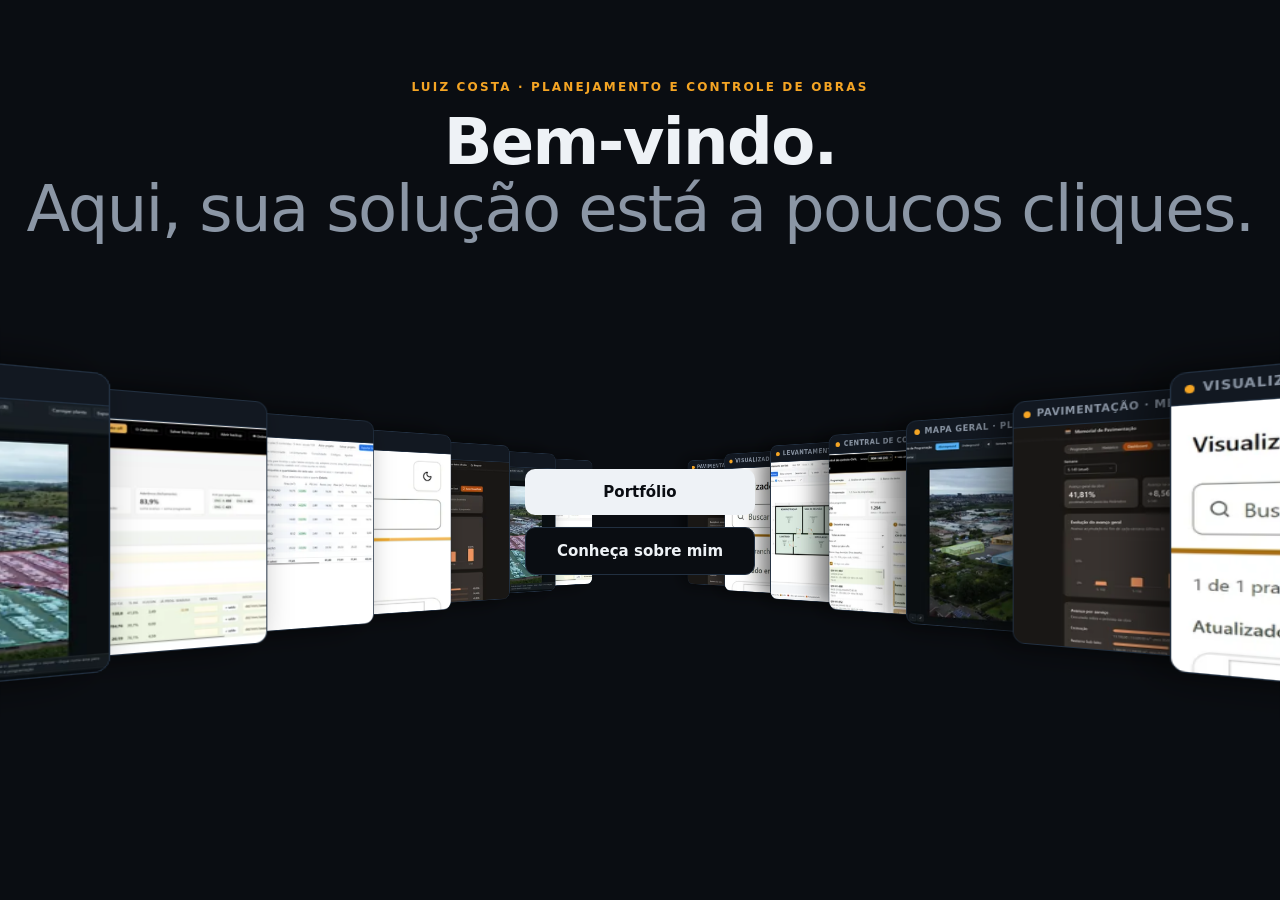
==== index.html @ d6983f3d "feat: site do portfólio" ====
<!DOCTYPE html>
<html lang="pt-BR">
<head>
<meta charset="utf-8">
<meta http-equiv="Content-Security-Policy" content="default-src 'self'; script-src 'self'; style-src 'self'; img-src 'self' data:; object-src 'none'; base-uri 'none'; form-action 'none'">
<meta name="viewport" content="width=device-width, initial-scale=1">
<title>Luiz Costa · Planejamento e Controle de Obras</title>
<meta name="description" content="Luiz Costa, planejamento e controle de obras: sistemas próprios que levam a solução a poucos cliques.">
<meta property="og:title" content="Luiz Costa · Planejamento e Controle de Obras">
<meta property="og:description" content="Aqui, sua solução está a poucos cliques.">
<meta property="og:type" content="website">
<meta property="og:image" content="img/og.jpg">
<meta property="og:image:width" content="1200">
<meta property="og:image:height" content="630">
<link rel="icon" href="favicon.svg" type="image/svg+xml">
<link rel="stylesheet" href="css/base.css">
<link rel="stylesheet" href="css/abertura.css">
</head>
<body>
<div class="scene" aria-hidden="true"><div class="rail l" id="L"></div><div class="rail r" id="R"></div></div>
<nav class="cta" aria-label="Principal"><a class="a" href="portfolio.html">Portfólio</a><a class="b" href="sobre.html">Conheça sobre mim</a></nav>
<main class="hero">
  <div>
    <div class="k">Luiz Costa · Planejamento e Controle de Obras</div>
    <h1>Bem-vindo.<br><span>Aqui, sua solução está a poucos cliques.</span></h1>
  </div>
</main>
<script type="module" src="js/abertura.js"></script>
</body>
</html>
---- css/base.css ----
:root{--bg:#0a0d12;--fg:#eef2f6;--mut:#8b96a5;--card:#121821;--line:#223041;--acc:#f5a524}
*{box-sizing:border-box;margin:0}
body{background:var(--bg);color:var(--fg);font-family:"Segoe UI",system-ui,sans-serif}
a{color:inherit}
.k{font:600 12px/1 system-ui;letter-spacing:.18em;color:var(--acc);text-transform:uppercase}
a:focus-visible,button:focus-visible{outline:2px solid var(--acc);outline-offset:3px}
.top{display:flex;align-items:center;justify-content:space-between;gap:16px;padding:16px 20px;border-bottom:1px solid var(--line)}
.top a{text-decoration:none;color:var(--mut);font-size:14px}
.top a:hover{color:var(--fg)}
@media (prefers-reduced-motion:reduce){*,*::before,*::after{animation:none!important;transition:none!important;scroll-behavior:auto!important}}
---- css/abertura.css ----
body{overflow:hidden;height:100vh}
.scene{position:fixed;inset:0;perspective:900px;perspective-origin:50% 58%;overflow:hidden}
.rail{position:absolute;left:50%;top:58%;transform-style:preserve-3d}
.rail.l{transform:translate(-50%,-50%) translateX(calc(-1*var(--x0))) rotateY(72deg)}
.rail.r{transform:translate(-50%,-50%) translateX(var(--x0)) rotateY(-72deg)}
.p{position:absolute;width:380px;height:253px;margin:-126px 0 0 -190px;border-radius:12px;overflow:hidden;
   background:var(--card);border:1px solid var(--line);box-shadow:-18px 0 40px rgba(0,0,0,.55);opacity:0}
.l .p{animation:goL 1.5s cubic-bezier(.16,.84,.3,1) forwards}
.r .p{animation:goR 1.5s cubic-bezier(.16,.84,.3,1) forwards}
@keyframes goL{0%{transform:translateX(var(--far)) rotateY(-32deg);opacity:0}30%{opacity:1}100%{transform:translateX(var(--to)) rotateY(-32deg);opacity:1}}
@keyframes goR{0%{transform:translateX(calc(-1*var(--far))) rotateY(32deg);opacity:0}30%{opacity:1}100%{transform:translateX(calc(-1*var(--to))) rotateY(32deg);opacity:1}}
.p header{display:flex;gap:6px;align-items:center;padding:8px 10px;border-bottom:1px solid var(--line);font:600 10px/1 system-ui;color:var(--mut);letter-spacing:.06em}
.p header i{width:7px;height:7px;border-radius:50%;background:var(--acc)}
.p img{display:block;width:100%;height:calc(100% - 27px);object-fit:cover;object-position:top}
.hero{position:relative;z-index:2;height:100vh;text-align:center;padding:9vh 20px 0;pointer-events:none}
.hero>div{pointer-events:auto;opacity:0;transform:translateY(14px);animation:in .9s 2.3s cubic-bezier(.2,.7,.2,1) forwards}
@keyframes in{to{opacity:1;transform:none}}
h1{font-size:clamp(34px,5vw,64px);line-height:1.05;letter-spacing:-.025em;margin:16px 0 0;font-weight:700}
h1 span{color:var(--mut);font-weight:500}
.cta{position:fixed;left:50%;top:58%;transform:translate(-50%,-50%);z-index:3;display:flex;flex-direction:column;gap:12px;width:230px}
.cta a{padding:14px 22px;border-radius:10px;font-weight:600;font-size:15px;text-decoration:none;text-align:center;opacity:0}
.cta .a{position:relative;z-index:2;background:var(--fg);color:var(--bg);animation:pop .6s 2.3s cubic-bezier(.2,.7,.2,1) forwards}
.cta .b{position:relative;z-index:1;background:var(--bg);border:1px solid var(--line);color:var(--fg);animation:drop .7s 2.8s cubic-bezier(.2,.7,.2,1) forwards}
@keyframes pop{from{opacity:0;transform:scale(.92)}to{opacity:1;transform:none}}
@keyframes drop{from{opacity:0;transform:translateY(-100%)}to{opacity:1;transform:none}}
@media (prefers-reduced-motion:reduce){
  .cta a,.hero>div{opacity:1;transform:none}
  .l .p{opacity:1;transform:translateX(var(--to)) rotateY(-32deg)}
  .r .p{opacity:1;transform:translateX(calc(-1*var(--to))) rotateY(32deg)}
}
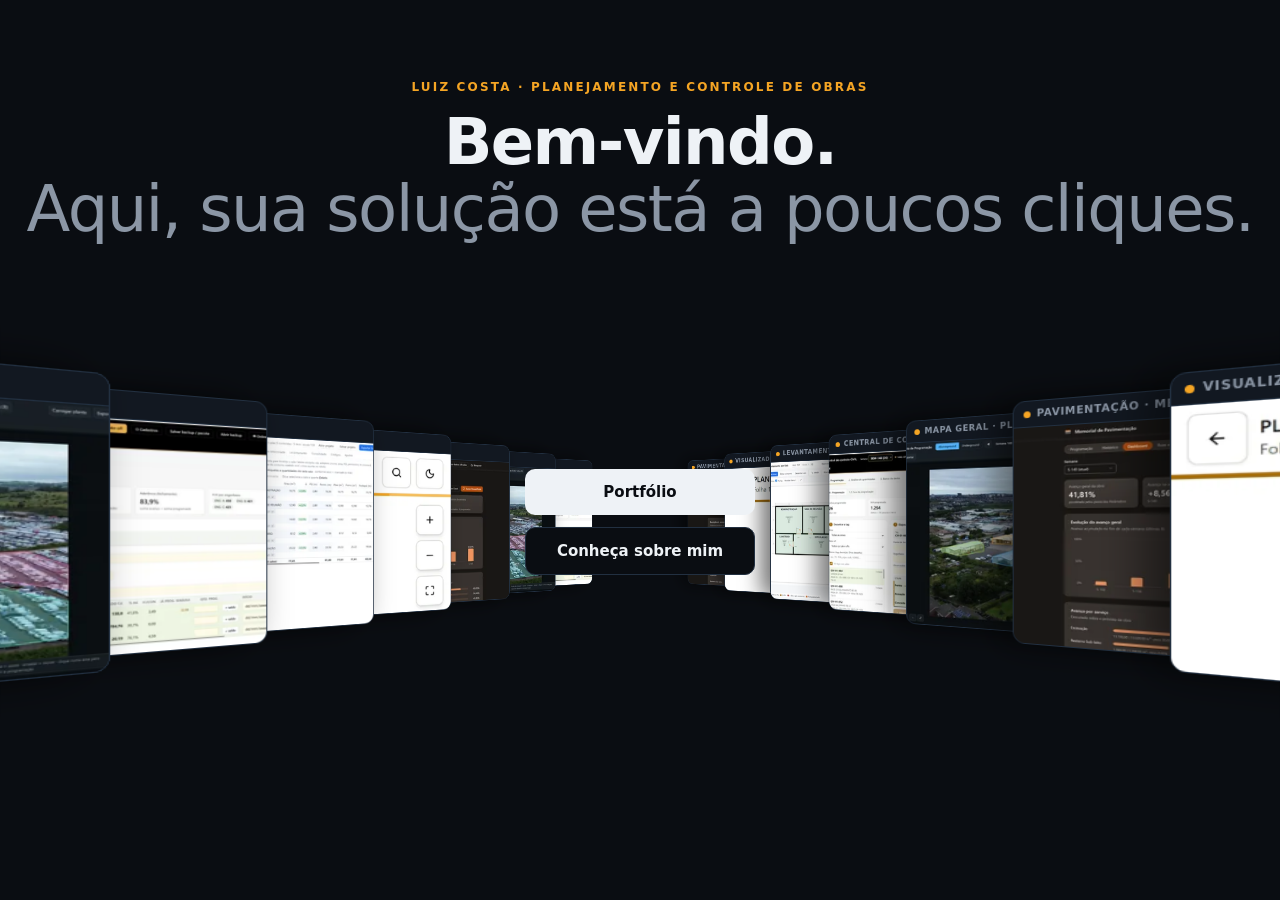
==== commit d2596564: "fix: auditorias de segurança, design e Lighthouse - og:image absoluto, og:url, og:locale e canonical" ====
--- a/index.html
+++ b/index.html
@@ -4,12 +4,16 @@
 <meta charset="utf-8">
 <meta http-equiv="Content-Security-Policy" content="default-src 'self'; script-src 'self'; style-src 'self'; img-src 'self' data:; object-src 'none'; base-uri 'none'; form-action 'none'">
 <meta name="viewport" content="width=device-width, initial-scale=1">
+<meta name="theme-color" content="#0a0d12">
 <title>Luiz Costa · Planejamento e Controle de Obras</title>
 <meta name="description" content="Luiz Costa, planejamento e controle de obras: sistemas próprios que levam a solução a poucos cliques.">
 <meta property="og:title" content="Luiz Costa · Planejamento e Controle de Obras">
 <meta property="og:description" content="Aqui, sua solução está a poucos cliques.">
 <meta property="og:type" content="website">
-<meta property="og:image" content="img/og.jpg">
+<meta property="og:url" content="https://luizcostaparker-creator.github.io/portfolio/">
+<meta property="og:locale" content="pt_BR">
+<link rel="canonical" href="https://luizcostaparker-creator.github.io/portfolio/">
+<meta property="og:image" content="https://luizcostaparker-creator.github.io/portfolio/img/og.jpg">
 <meta property="og:image:width" content="1200">
 <meta property="og:image:height" content="630">
 <link rel="icon" href="favicon.svg" type="image/svg+xml">
--- a/css/base.css
+++ b/css/base.css
@@ -1,4 +1,4 @@
-:root{--bg:#0a0d12;--fg:#eef2f6;--mut:#8b96a5;--card:#121821;--line:#223041;--acc:#f5a524}
+:root{color-scheme:dark;--bg:#0a0d12;--fg:#eef2f6;--mut:#8b96a5;--card:#121821;--line:#223041;--acc:#f5a524}
 *{box-sizing:border-box;margin:0}
 body{background:var(--bg);color:var(--fg);font-family:"Segoe UI",system-ui,sans-serif}
 a{color:inherit}
--- a/css/abertura.css
+++ b/css/abertura.css
@@ -13,7 +13,8 @@
 .p header i{width:7px;height:7px;border-radius:50%;background:var(--acc)}
 .p img{display:block;width:100%;height:calc(100% - 27px);object-fit:cover;object-position:top}
 .hero{position:relative;z-index:2;height:100vh;text-align:center;padding:9vh 20px 0;pointer-events:none}
-.hero>div{pointer-events:auto;opacity:0;transform:translateY(14px);animation:in .9s 2.3s cubic-bezier(.2,.7,.2,1) forwards}
+/* .01 e não 0: com o texto todo em opacidade 0 o Chrome nunca registra o FCP */
+.hero>div{pointer-events:auto;opacity:.01;transform:translateY(14px);animation:in .9s 2.3s cubic-bezier(.2,.7,.2,1) forwards}
 @keyframes in{to{opacity:1;transform:none}}
 h1{font-size:clamp(34px,5vw,64px);line-height:1.05;letter-spacing:-.025em;margin:16px 0 0;font-weight:700}
 h1 span{color:var(--mut);font-weight:500}
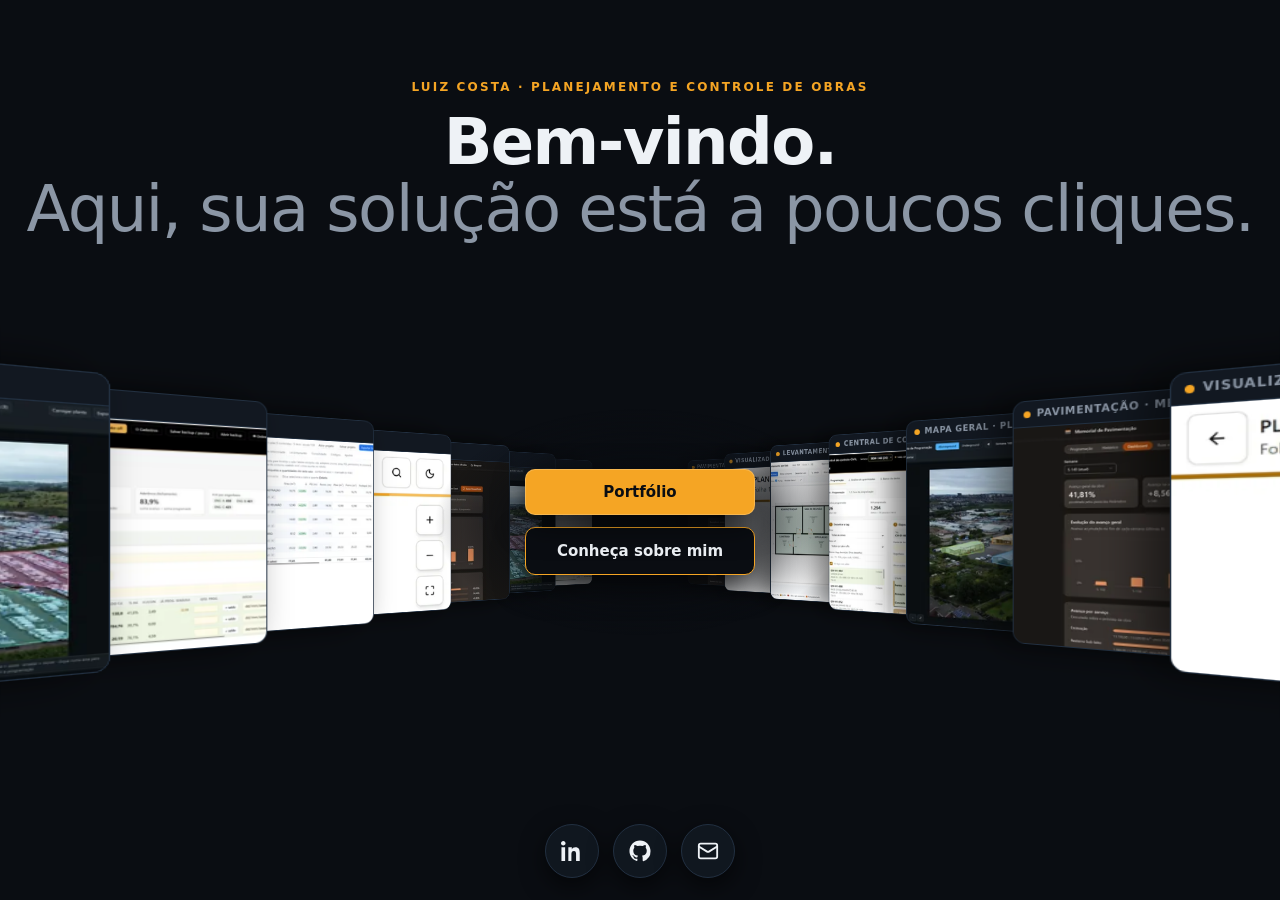
==== commit 90cf7cba: "feat: melhorias nas páginas e correção do pulo do carrossel - Inicial: botões em âmbar com sombra pa" ====
--- a/index.html
+++ b/index.html
@@ -29,6 +29,11 @@
     <h1>Bem-vindo.<br><span>Aqui, sua solução está a poucos cliques.</span></h1>
   </div>
 </main>
+    <nav class="soc rodape" aria-label="Contato">
+      <a class="in" href="https://www.linkedin.com/in/luiz-miguel-costa-santos-3752192b0" target="_blank" rel="noopener noreferrer" aria-label="LinkedIn"><svg viewBox="0 0 24 24" aria-hidden="true"><path d="M4.98 3.5C4.98 4.88 3.87 6 2.5 6S0 4.88 0 3.5 1.12 1 2.5 1s2.48 1.12 2.48 2.5zM.5 8h4v15h-4V8zm7.5 0h3.8v2.05h.05c.53-1 1.84-2.05 3.79-2.05 4.05 0 4.8 2.67 4.8 6.13V23h-4v-7.1c0-1.7-.03-3.88-2.36-3.88-2.37 0-2.73 1.85-2.73 3.76V23H8V8z"/></svg><span>LinkedIn</span></a>
+      <a class="gh" href="https://github.com/luizcostaparker-creator" target="_blank" rel="noopener noreferrer" aria-label="GitHub"><svg viewBox="0 0 24 24" aria-hidden="true"><path d="M12 .5C5.65.5.5 5.65.5 12c0 5.08 3.29 9.39 7.86 10.91.58.11.79-.25.79-.56v-2c-3.2.7-3.87-1.37-3.87-1.37-.52-1.33-1.28-1.69-1.28-1.69-1.04-.71.08-.7.08-.7 1.15.08 1.76 1.18 1.76 1.18 1.03 1.76 2.69 1.25 3.35.96.1-.75.4-1.25.73-1.54-2.55-.29-5.24-1.28-5.24-5.69 0-1.26.45-2.29 1.18-3.1-.12-.29-.51-1.46.11-3.05 0 0 .97-.31 3.17 1.18a11 11 0 0 1 5.77 0c2.2-1.49 3.17-1.18 3.17-1.18.63 1.59.23 2.76.11 3.05.74.81 1.18 1.84 1.18 3.1 0 4.42-2.69 5.39-5.25 5.68.41.36.78 1.06.78 2.14v3.17c0 .31.21.68.8.56A11.5 11.5 0 0 0 23.5 12C23.5 5.65 18.35.5 12 .5z"/></svg><span>GitHub</span></a>
+      <a class="em" href="mailto:luizmiguelcs04@gmail.com" aria-label="E-mail"><svg viewBox="0 0 24 24" aria-hidden="true" stroke="currentColor" stroke-width="2" stroke-linecap="round" stroke-linejoin="round"><rect x="2" y="4" width="20" height="16" rx="2"/><path d="m22 7-8.97 5.7a1.94 1.94 0 0 1-2.06 0L2 7"/></svg><span>E-mail</span></a>
+    </nav>
 <script type="module" src="js/abertura.js"></script>
 </body>
 </html>
--- a/css/base.css
+++ b/css/base.css
@@ -7,4 +7,22 @@
 .top{display:flex;align-items:center;justify-content:space-between;gap:16px;padding:16px 20px;border-bottom:1px solid var(--line)}
 .top a{text-decoration:none;color:var(--mut);font-size:14px}
 .top a:hover{color:var(--fg)}
+/* título da barra maior sem mudar a altura da barra (margem negativa) */
+.top .k{font-size:20px;letter-spacing:.2em;margin-block:-6px}
+.top a.ir{color:var(--fg);font-weight:600;font-size:15px;padding:9px 16px;border:1.5px solid var(--acc);border-radius:999px;margin-block:-10px;background:rgba(245,165,36,.08)}
+.top a.ir:hover{background:var(--acc);color:var(--bg)}
+/* contato (compartilhado pelas páginas) */
+.contact{border:1px solid var(--line);border-radius:18px;padding:34px;background:linear-gradient(160deg,#151c27,#0f141c);display:flex;justify-content:space-between;align-items:center;gap:20px;flex-wrap:wrap}
+.contact h2{margin:0}
+.contact p{color:var(--mut);margin-top:6px}
+.soc{display:flex;gap:14px}
+.soc a{position:relative;width:54px;height:54px;border-radius:50%;display:grid;place-items:center;color:var(--fg);border:1px solid var(--line);background:var(--card);transition:transform .25s cubic-bezier(.22,1,.36,1),background .25s,border-color .25s,color .25s}
+.soc a svg{width:22px;height:22px;fill:currentColor}
+.soc a.em svg{fill:none}
+.soc a:hover,.soc a:focus-visible{color:#fff;transform:translateY(-4px)}
+.soc .in:hover,.soc .in:focus-visible{background:#0a66c2;border-color:#0a66c2}
+.soc .gh:hover,.soc .gh:focus-visible{background:#6e7681;border-color:#6e7681}
+.soc .em:hover,.soc .em:focus-visible{background:var(--acc);border-color:var(--acc);color:var(--bg)}
+.soc a span{position:absolute;top:calc(100% + 8px);font-size:12px;color:var(--mut);opacity:0;transform:translateY(-4px);transition:opacity .2s,transform .2s;pointer-events:none}
+.soc a:hover span,.soc a:focus-visible span{opacity:1;transform:none}
 @media (prefers-reduced-motion:reduce){*,*::before,*::after{animation:none!important;transition:none!important;scroll-behavior:auto!important}}
--- a/css/abertura.css
+++ b/css/abertura.css
@@ -19,13 +19,22 @@
 h1{font-size:clamp(34px,5vw,64px);line-height:1.05;letter-spacing:-.025em;margin:16px 0 0;font-weight:700}
 h1 span{color:var(--mut);font-weight:500}
 .cta{position:fixed;left:50%;top:58%;transform:translate(-50%,-50%);z-index:3;display:flex;flex-direction:column;gap:12px;width:230px}
+/* sombra escura atrás dos botões: separa dos painéis (no celular eles cobrem quase a tela) */
+.cta::before{content:"";position:absolute;inset:-60px -90px;z-index:-1;background:radial-gradient(closest-side,rgba(10,13,18,.92),rgba(10,13,18,.6) 60%,transparent);pointer-events:none;opacity:0;animation:fade .6s 2.2s ease-out forwards}
 .cta a{padding:14px 22px;border-radius:10px;font-weight:600;font-size:15px;text-decoration:none;text-align:center;opacity:0}
-.cta .a{position:relative;z-index:2;background:var(--fg);color:var(--bg);animation:pop .6s 2.3s cubic-bezier(.2,.7,.2,1) forwards}
-.cta .b{position:relative;z-index:1;background:var(--bg);border:1px solid var(--line);color:var(--fg);animation:drop .7s 2.8s cubic-bezier(.2,.7,.2,1) forwards}
+.cta .a{position:relative;z-index:2;background:var(--acc);color:var(--bg);box-shadow:0 10px 30px rgba(0,0,0,.6),0 0 0 1px rgba(255,255,255,.2) inset;animation:pop .6s 2.3s cubic-bezier(.2,.7,.2,1) forwards}
+.cta .b{position:relative;z-index:1;background:var(--bg);border:1.5px solid var(--acc);color:var(--fg);box-shadow:0 10px 30px rgba(0,0,0,.6);animation:drop .7s 2.8s cubic-bezier(.2,.7,.2,1) forwards}
 @keyframes pop{from{opacity:0;transform:scale(.92)}to{opacity:1;transform:none}}
 @keyframes drop{from{opacity:0;transform:translateY(-100%)}to{opacity:1;transform:none}}
+/* contatos centralizados no rodapé */
+.soc.rodape{position:fixed;left:50%;bottom:max(22px,env(safe-area-inset-bottom));transform:translateX(-50%);z-index:3;opacity:0;animation:fade .6s 3.2s ease-out forwards}
+@keyframes fade{to{opacity:1}}
+.soc.rodape a{background:rgba(18,24,33,.92);box-shadow:0 8px 24px rgba(0,0,0,.6)}
+.soc.rodape a span{top:auto;bottom:calc(100% + 8px)}
+@media (max-height:520px){.soc.rodape{display:none}}
 @media (prefers-reduced-motion:reduce){
-  .cta a,.hero>div{opacity:1;transform:none}
+  .cta::before,.soc.rodape,.cta a,.hero>div{opacity:1;transform:none}
+  .soc.rodape{transform:translateX(-50%)}
   .l .p{opacity:1;transform:translateX(var(--to)) rotateY(-32deg)}
   .r .p{opacity:1;transform:translateX(calc(-1*var(--to))) rotateY(32deg)}
 }
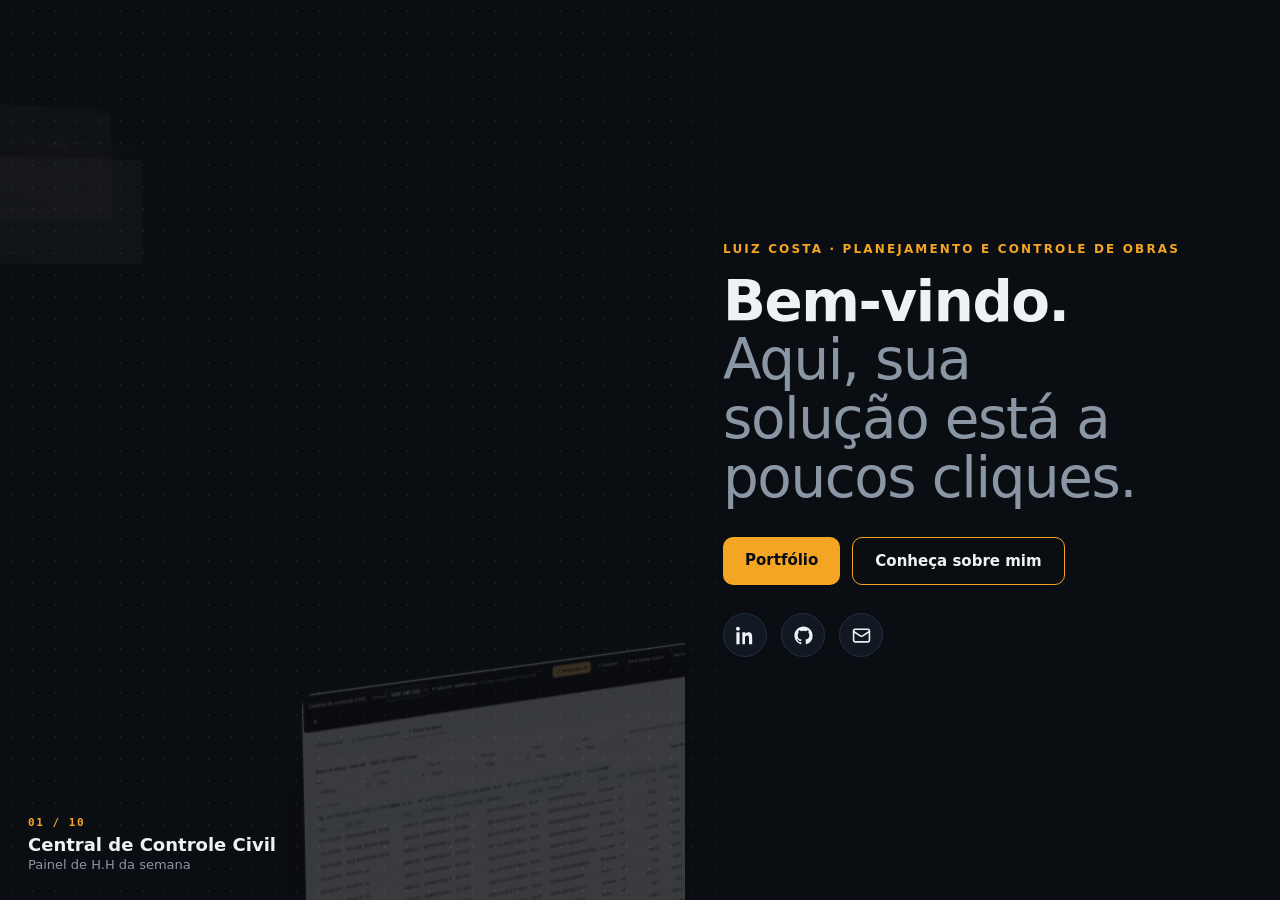
==== commit 155c9a8f: "feat: página inicial em escada - Escada de telas dos projetos à esquerda (rolar/arrastar/setas; pass" ====
--- a/index.html
+++ b/index.html
@@ -17,23 +17,25 @@
 <meta property="og:image:width" content="1200">
 <meta property="og:image:height" content="630">
 <link rel="icon" href="favicon.svg" type="image/svg+xml">
-<link rel="stylesheet" href="css/base.css">
-<link rel="stylesheet" href="css/abertura.css">
+<link rel="stylesheet" href="css/base.css?v=2">
+<link rel="stylesheet" href="css/abertura.css?v=2">
 </head>
 <body>
-<div class="scene" aria-hidden="true"><div class="rail l" id="L"></div><div class="rail r" id="R"></div></div>
-<nav class="cta" aria-label="Principal"><a class="a" href="portfolio.html">Portfólio</a><a class="b" href="sobre.html">Conheça sobre mim</a></nav>
-<main class="hero">
-  <div>
+<div class="layout">
+  <section class="stage" id="stage" aria-label="Telas dos projetos (role, arraste ou use as setas)">
+    <p class="legenda" id="leg" aria-live="polite"><small id="legP"></small><b id="legT"></b><span id="legS"></span></p>
+  </section>
+  <main class="lado">
     <div class="k">Luiz Costa · Planejamento e Controle de Obras</div>
-    <h1>Bem-vindo.<br><span>Aqui, sua solução está a poucos cliques.</span></h1>
-  </div>
-</main>
-    <nav class="soc rodape" aria-label="Contato">
+    <h1>Bem-vindo.<span>Aqui, sua solução está a poucos cliques.</span></h1>
+    <nav class="cta" aria-label="Principal"><a class="a" href="portfolio.html">Portfólio</a><a class="b" href="sobre.html">Conheça sobre mim</a></nav>
+    <nav class="soc" aria-label="Contato">
       <a class="in" href="https://www.linkedin.com/in/luiz-miguel-costa-santos-3752192b0" target="_blank" rel="noopener noreferrer" aria-label="LinkedIn"><svg viewBox="0 0 24 24" aria-hidden="true"><path d="M4.98 3.5C4.98 4.88 3.87 6 2.5 6S0 4.88 0 3.5 1.12 1 2.5 1s2.48 1.12 2.48 2.5zM.5 8h4v15h-4V8zm7.5 0h3.8v2.05h.05c.53-1 1.84-2.05 3.79-2.05 4.05 0 4.8 2.67 4.8 6.13V23h-4v-7.1c0-1.7-.03-3.88-2.36-3.88-2.37 0-2.73 1.85-2.73 3.76V23H8V8z"/></svg><span>LinkedIn</span></a>
       <a class="gh" href="https://github.com/luizcostaparker-creator" target="_blank" rel="noopener noreferrer" aria-label="GitHub"><svg viewBox="0 0 24 24" aria-hidden="true"><path d="M12 .5C5.65.5.5 5.65.5 12c0 5.08 3.29 9.39 7.86 10.91.58.11.79-.25.79-.56v-2c-3.2.7-3.87-1.37-3.87-1.37-.52-1.33-1.28-1.69-1.28-1.69-1.04-.71.08-.7.08-.7 1.15.08 1.76 1.18 1.76 1.18 1.03 1.76 2.69 1.25 3.35.96.1-.75.4-1.25.73-1.54-2.55-.29-5.24-1.28-5.24-5.69 0-1.26.45-2.29 1.18-3.1-.12-.29-.51-1.46.11-3.05 0 0 .97-.31 3.17 1.18a11 11 0 0 1 5.77 0c2.2-1.49 3.17-1.18 3.17-1.18.63 1.59.23 2.76.11 3.05.74.81 1.18 1.84 1.18 3.1 0 4.42-2.69 5.39-5.25 5.68.41.36.78 1.06.78 2.14v3.17c0 .31.21.68.8.56A11.5 11.5 0 0 0 23.5 12C23.5 5.65 18.35.5 12 .5z"/></svg><span>GitHub</span></a>
       <a class="em" href="mailto:luizmiguelcs04@gmail.com" aria-label="E-mail"><svg viewBox="0 0 24 24" aria-hidden="true" stroke="currentColor" stroke-width="2" stroke-linecap="round" stroke-linejoin="round"><rect x="2" y="4" width="20" height="16" rx="2"/><path d="m22 7-8.97 5.7a1.94 1.94 0 0 1-2.06 0L2 7"/></svg><span>E-mail</span></a>
     </nav>
-<script type="module" src="js/abertura.js"></script>
+  </main>
+</div>
+<script type="module" src="js/abertura.js?v=2"></script>
 </body>
 </html>
--- a/css/base.css
+++ b/css/base.css
@@ -12,12 +12,12 @@
 .top a.ir{color:var(--fg);font-weight:600;font-size:15px;padding:9px 16px;border:1.5px solid var(--acc);border-radius:999px;margin-block:-10px;background:rgba(245,165,36,.08)}
 .top a.ir:hover{background:var(--acc);color:var(--bg)}
 /* contato (compartilhado pelas páginas) */
-.contact{border:1px solid var(--line);border-radius:18px;padding:34px;background:linear-gradient(160deg,#151c27,#0f141c);display:flex;justify-content:space-between;align-items:center;gap:20px;flex-wrap:wrap}
-.contact h2{margin:0}
-.contact p{color:var(--mut);margin-top:6px}
+.contact{border:1px solid var(--line);border-radius:14px;padding:18px 22px;background:linear-gradient(160deg,#151c27,#0f141c);display:flex;justify-content:space-between;align-items:center;gap:20px;flex-wrap:wrap}
+.contact h2{margin:0;font-size:19px}
+.contact p{color:var(--mut);margin-top:4px;font-size:14px}
 .soc{display:flex;gap:14px}
-.soc a{position:relative;width:54px;height:54px;border-radius:50%;display:grid;place-items:center;color:var(--fg);border:1px solid var(--line);background:var(--card);transition:transform .25s cubic-bezier(.22,1,.36,1),background .25s,border-color .25s,color .25s}
-.soc a svg{width:22px;height:22px;fill:currentColor}
+.soc a{position:relative;width:44px;height:44px;border-radius:50%;display:grid;place-items:center;color:var(--fg);border:1px solid var(--line);background:var(--card);transition:transform .25s cubic-bezier(.22,1,.36,1),background .25s,border-color .25s,color .25s}
+.soc a svg{width:19px;height:19px;fill:currentColor}
 .soc a.em svg{fill:none}
 .soc a:hover,.soc a:focus-visible{color:#fff;transform:translateY(-4px)}
 .soc .in:hover,.soc .in:focus-visible{background:#0a66c2;border-color:#0a66c2}
--- a/css/abertura.css
+++ b/css/abertura.css
@@ -1,40 +1,48 @@
-body{overflow:hidden;height:100vh}
-.scene{position:fixed;inset:0;perspective:900px;perspective-origin:50% 58%;overflow:hidden}
-.rail{position:absolute;left:50%;top:58%;transform-style:preserve-3d}
-.rail.l{transform:translate(-50%,-50%) translateX(calc(-1*var(--x0))) rotateY(72deg)}
-.rail.r{transform:translate(-50%,-50%) translateX(var(--x0)) rotateY(-72deg)}
-.p{position:absolute;width:380px;height:253px;margin:-126px 0 0 -190px;border-radius:12px;overflow:hidden;
-   background:var(--card);border:1px solid var(--line);box-shadow:-18px 0 40px rgba(0,0,0,.55);opacity:0}
-.l .p{animation:goL 1.5s cubic-bezier(.16,.84,.3,1) forwards}
-.r .p{animation:goR 1.5s cubic-bezier(.16,.84,.3,1) forwards}
-@keyframes goL{0%{transform:translateX(var(--far)) rotateY(-32deg);opacity:0}30%{opacity:1}100%{transform:translateX(var(--to)) rotateY(-32deg);opacity:1}}
-@keyframes goR{0%{transform:translateX(calc(-1*var(--far))) rotateY(32deg);opacity:0}30%{opacity:1}100%{transform:translateX(calc(-1*var(--to))) rotateY(32deg);opacity:1}}
-.p header{display:flex;gap:6px;align-items:center;padding:8px 10px;border-bottom:1px solid var(--line);font:600 10px/1 system-ui;color:var(--mut);letter-spacing:.06em}
-.p header i{width:7px;height:7px;border-radius:50%;background:var(--acc)}
-.p img{display:block;width:100%;height:calc(100% - 27px);object-fit:cover;object-position:top}
-.hero{position:relative;z-index:2;height:100vh;text-align:center;padding:9vh 20px 0;pointer-events:none}
-/* .01 e não 0: com o texto todo em opacidade 0 o Chrome nunca registra o FCP */
-.hero>div{pointer-events:auto;opacity:.01;transform:translateY(14px);animation:in .9s 2.3s cubic-bezier(.2,.7,.2,1) forwards}
-@keyframes in{to{opacity:1;transform:none}}
-h1{font-size:clamp(34px,5vw,64px);line-height:1.05;letter-spacing:-.025em;margin:16px 0 0;font-weight:700}
-h1 span{color:var(--mut);font-weight:500}
-.cta{position:fixed;left:50%;top:58%;transform:translate(-50%,-50%);z-index:3;display:flex;flex-direction:column;gap:12px;width:230px}
-/* sombra escura atrás dos botões: separa dos painéis (no celular eles cobrem quase a tela) */
-.cta::before{content:"";position:absolute;inset:-60px -90px;z-index:-1;background:radial-gradient(closest-side,rgba(10,13,18,.92),rgba(10,13,18,.6) 60%,transparent);pointer-events:none;opacity:0;animation:fade .6s 2.2s ease-out forwards}
-.cta a{padding:14px 22px;border-radius:10px;font-weight:600;font-size:15px;text-decoration:none;text-align:center;opacity:0}
-.cta .a{position:relative;z-index:2;background:var(--acc);color:var(--bg);box-shadow:0 10px 30px rgba(0,0,0,.6),0 0 0 1px rgba(255,255,255,.2) inset;animation:pop .6s 2.3s cubic-bezier(.2,.7,.2,1) forwards}
-.cta .b{position:relative;z-index:1;background:var(--bg);border:1.5px solid var(--acc);color:var(--fg);box-shadow:0 10px 30px rgba(0,0,0,.6);animation:drop .7s 2.8s cubic-bezier(.2,.7,.2,1) forwards}
-@keyframes pop{from{opacity:0;transform:scale(.92)}to{opacity:1;transform:none}}
-@keyframes drop{from{opacity:0;transform:translateY(-100%)}to{opacity:1;transform:none}}
-/* contatos centralizados no rodapé */
-.soc.rodape{position:fixed;left:50%;bottom:max(22px,env(safe-area-inset-bottom));transform:translateX(-50%);z-index:3;opacity:0;animation:fade .6s 3.2s ease-out forwards}
-@keyframes fade{to{opacity:1}}
-.soc.rodape a{background:rgba(18,24,33,.92);box-shadow:0 8px 24px rgba(0,0,0,.6)}
-.soc.rodape a span{top:auto;bottom:calc(100% + 8px)}
-@media (max-height:520px){.soc.rodape{display:none}}
-@media (prefers-reduced-motion:reduce){
-  .cta::before,.soc.rodape,.cta a,.hero>div{opacity:1;transform:none}
-  .soc.rodape{transform:translateX(-50%)}
-  .l .p{opacity:1;transform:translateX(var(--to)) rotateY(-32deg)}
-  .r .p{opacity:1;transform:translateX(calc(-1*var(--to))) rotateY(32deg)}
+body{height:100vh;overflow:hidden;background-image:radial-gradient(#141b26 1px,transparent 1px);background-size:22px 22px}
+.layout{display:grid;grid-template-columns:1.15fr 1fr;height:100vh}
+
+/* esquerda: escada de telas dos projetos */
+.stage{position:relative;perspective:1400px;perspective-origin:40% 30%;overflow:hidden;cursor:grab;touch-action:pan-y}
+.stage.drag{cursor:grabbing}
+.card{--w:min(34vw,460px);position:absolute;left:60%;top:64%;width:var(--w);aspect-ratio:16/9;margin:calc(var(--w)*-.28) 0 0 calc(var(--w)*-.5);
+      border-radius:12px;overflow:hidden;background:var(--card);border:1px solid var(--line);
+      box-shadow:-24px 30px 60px rgba(0,0,0,.6);will-change:transform,opacity;opacity:0}
+.card img{display:block;width:100%;height:100%;object-fit:cover;object-position:top;pointer-events:none}
+.card::after{content:"";position:absolute;inset:0;background:var(--bg);opacity:var(--sombra,.35);transition:opacity .35s;pointer-events:none}
+.card.on::after{opacity:0}
+.card.on{border-color:rgba(245,165,36,.7);box-shadow:-24px 30px 70px rgba(0,0,0,.7),0 0 0 1px rgba(245,165,36,.35)}
+.legenda{position:absolute;left:28px;bottom:28px;z-index:300;max-width:60%;pointer-events:none}
+.legenda small{display:block;font:600 11px/1 ui-monospace,Consolas,monospace;letter-spacing:.14em;color:var(--acc)}
+.legenda b{display:block;font-size:18px;margin-top:6px}
+.legenda span{display:block;color:var(--mut);font-size:13px;margin-top:2px}
+
+/* direita: textos, botões e contatos */
+.lado{display:flex;flex-direction:column;justify-content:center;padding:0 7vw 0 3vw;position:relative;z-index:400;background:linear-gradient(90deg,transparent,var(--bg) 18%)}
+h1{font-size:clamp(34px,4.4vw,62px);line-height:1.04;letter-spacing:-.025em;margin-top:18px;font-weight:700}
+h1 span{display:block;color:var(--mut);font-weight:500}
+.cta{display:flex;gap:12px;margin-top:30px;flex-wrap:wrap}
+.cta a{padding:14px 22px;border-radius:10px;font-weight:600;font-size:15px;text-decoration:none}
+.cta .a{background:var(--acc);color:var(--bg)}
+.cta .a:hover{background:#f7b955}
+.cta .b{border:1.5px solid var(--acc);color:var(--fg)}
+.cta .b:hover{background:rgba(245,165,36,.1)}
+.lado .soc{margin-top:28px}
+
+/* entrada do texto */
+.lado>*{opacity:0;transform:translateY(12px);animation:sobe .7s cubic-bezier(.2,.7,.2,1) forwards}
+.lado>:nth-child(2){animation-delay:.1s}.lado>:nth-child(3){animation-delay:.2s}.lado>:nth-child(4){animation-delay:.3s}
+@keyframes sobe{to{opacity:1;transform:none}}
+
+/* celular: uma tela só — texto em cima, escada embaixo ocupando o resto */
+@media (max-width:860px){
+  body{height:100svh}
+  .layout{grid-template-columns:1fr;grid-template-rows:auto 1fr;height:100svh}
+  .stage{order:2;min-height:0}
+  .lado{padding:28px 22px 6px;background:none}
+  h1{margin-top:12px}
+  .cta{margin-top:20px}.cta a{padding:12px 18px}
+  .lado .soc{margin-top:16px}
+  .card{--w:62vw;left:56%;top:68%}
+  .legenda{left:22px;bottom:18px;max-width:80%;padding:10px 12px;border-radius:10px;background:rgba(10,13,18,.85)}
 }
+@media (prefers-reduced-motion:reduce){.lado>*{opacity:1;transform:none}}
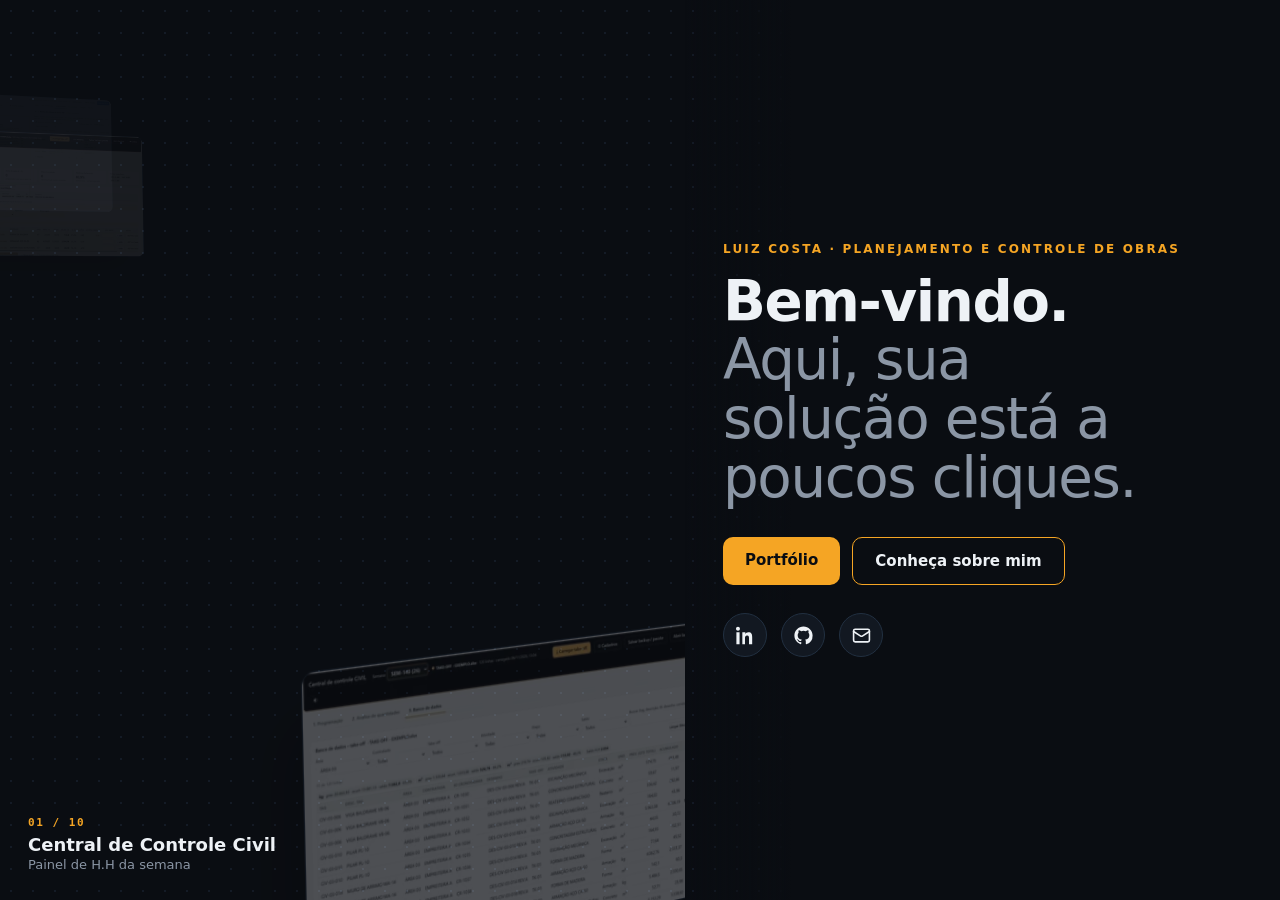
==== commit f12238e5: "fix: celular — barra do topo numa linha, escada mais fluida, contato em linha - Barra do topo sem qu" ====
--- a/index.html
+++ b/index.html
@@ -17,8 +17,8 @@
 <meta property="og:image:width" content="1200">
 <meta property="og:image:height" content="630">
 <link rel="icon" href="favicon.svg" type="image/svg+xml">
-<link rel="stylesheet" href="css/base.css?v=2">
-<link rel="stylesheet" href="css/abertura.css?v=2">
+<link rel="stylesheet" href="css/base.css?v=3">
+<link rel="stylesheet" href="css/abertura.css?v=3">
 </head>
 <body>
 <div class="layout">
@@ -36,6 +36,6 @@
     </nav>
   </main>
 </div>
-<script type="module" src="js/abertura.js?v=2"></script>
+<script type="module" src="js/abertura.js?v=3"></script>
 </body>
 </html>
--- a/css/base.css
+++ b/css/base.css
@@ -12,7 +12,9 @@
 .top a.ir{color:var(--fg);font-weight:600;font-size:15px;padding:9px 16px;border:1.5px solid var(--acc);border-radius:999px;margin-block:-10px;background:rgba(245,165,36,.08)}
 .top a.ir:hover{background:var(--acc);color:var(--bg)}
 /* contato (compartilhado pelas páginas) */
-.contact{border:1px solid var(--line);border-radius:14px;padding:18px 22px;background:linear-gradient(160deg,#151c27,#0f141c);display:flex;justify-content:space-between;align-items:center;gap:20px;flex-wrap:wrap}
+.contact{border:1px solid var(--line);border-radius:14px;padding:18px 22px;background:linear-gradient(160deg,#151c27,#0f141c);display:flex;justify-content:space-between;align-items:center;gap:20px}
+.contact>div{flex:1;min-width:0}
+.contact .soc{flex:none}
 .contact h2{margin:0;font-size:19px}
 .contact p{color:var(--mut);margin-top:4px;font-size:14px}
 .soc{display:flex;gap:14px}
@@ -25,4 +27,17 @@
 .soc .em:hover,.soc .em:focus-visible{background:var(--acc);border-color:var(--acc);color:var(--bg)}
 .soc a span{position:absolute;top:calc(100% + 8px);font-size:12px;color:var(--mut);opacity:0;transform:translateY(-4px);transition:opacity .2s,transform .2s;pointer-events:none}
 .soc a:hover span,.soc a:focus-visible span{opacity:1;transform:none}
+/* celular: barra do topo numa linha só; card de contato com os ícones na mesma linha do texto */
+@media (max-width:600px){
+  .top{gap:8px;padding:12px 14px}
+  .top a{white-space:nowrap;font-size:13px}
+  .top a.ir{padding:7px 11px;font-size:13px}
+  .top .k{font-size:13px;letter-spacing:.12em;white-space:nowrap;overflow:hidden;text-overflow:ellipsis;min-width:0;margin-block:0}
+  .contact{gap:12px;padding:14px 16px}
+  .contact h2{font-size:15px}
+  .contact p{font-size:13px}
+  .soc{gap:8px}
+  .soc a{width:38px;height:38px}
+  .soc a svg{width:17px;height:17px}
+}
 @media (prefers-reduced-motion:reduce){*,*::before,*::after{animation:none!important;transition:none!important;scroll-behavior:auto!important}}
--- a/css/abertura.css
+++ b/css/abertura.css
@@ -2,7 +2,7 @@
 .layout{display:grid;grid-template-columns:1.15fr 1fr;height:100vh}
 
 /* esquerda: escada de telas dos projetos */
-.stage{position:relative;perspective:1400px;perspective-origin:40% 30%;overflow:hidden;cursor:grab;touch-action:pan-y}
+.stage{position:relative;perspective:1400px;perspective-origin:40% 30%;overflow:hidden;cursor:grab;touch-action:none}
 .stage.drag{cursor:grabbing}
 .card{--w:min(34vw,460px);position:absolute;left:60%;top:64%;width:var(--w);aspect-ratio:16/9;margin:calc(var(--w)*-.28) 0 0 calc(var(--w)*-.5);
       border-radius:12px;overflow:hidden;background:var(--card);border:1px solid var(--line);
@@ -42,7 +42,7 @@
   h1{margin-top:12px}
   .cta{margin-top:20px}.cta a{padding:12px 18px}
   .lado .soc{margin-top:16px}
-  .card{--w:62vw;left:56%;top:68%}
+  .card{--w:62vw;left:56%;top:68%;box-shadow:-8px 12px 24px rgba(0,0,0,.55)} /* sombra leve: no celular a grande pesa */
   .legenda{left:22px;bottom:18px;max-width:80%;padding:10px 12px;border-radius:10px;background:rgba(10,13,18,.85)}
 }
 @media (prefers-reduced-motion:reduce){.lado>*{opacity:1;transform:none}}
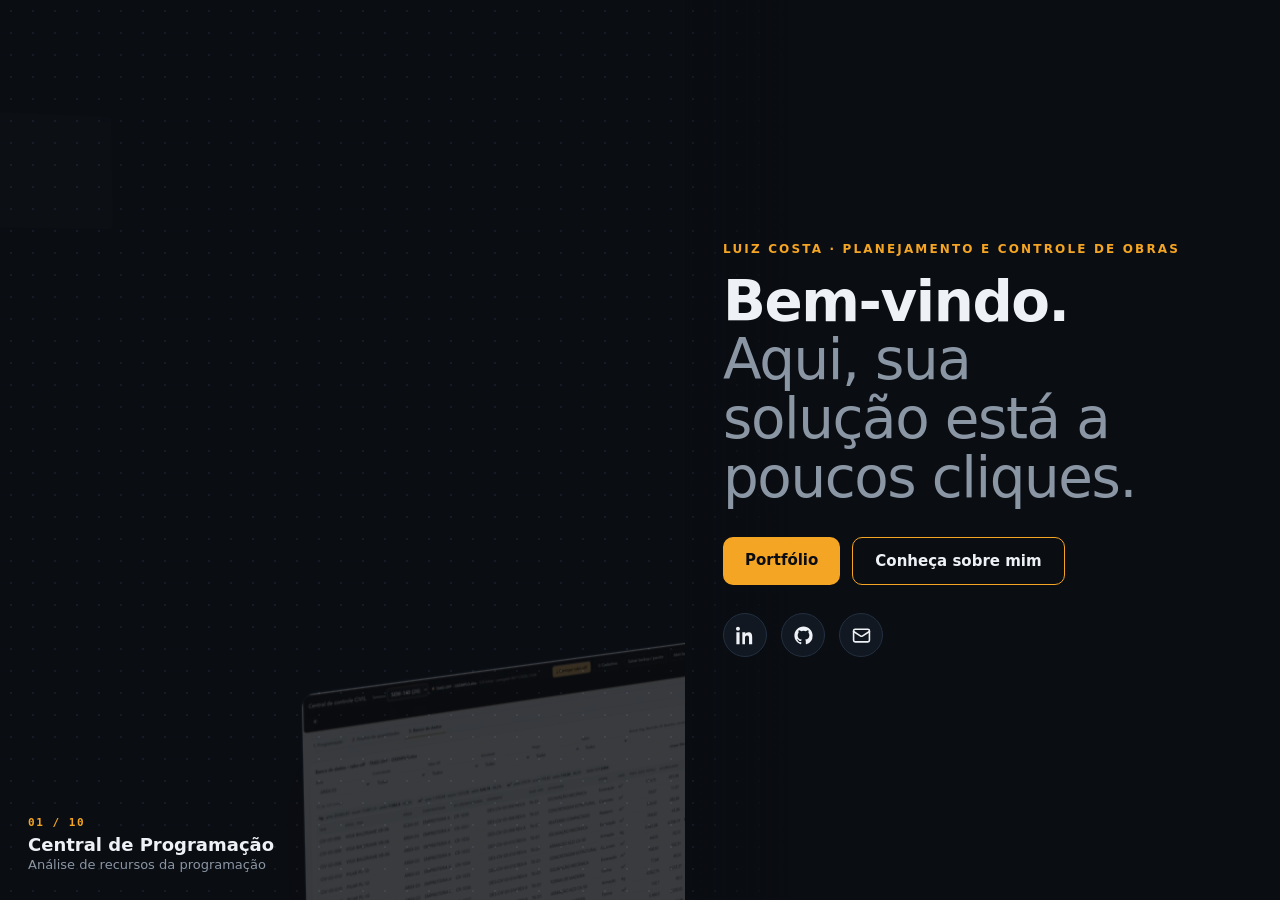
==== commit 7e0f4d35: "feat: padrão de pasta aberta com card do sistema, legenda ABNT e estudo de caso - Card do topo com n" ====
--- a/index.html
+++ b/index.html
@@ -36,6 +36,6 @@
     </nav>
   </main>
 </div>
-<script type="module" src="js/abertura.js?v=3"></script>
+<script type="module" src="js/abertura.js?v=4"></script>
 </body>
 </html>
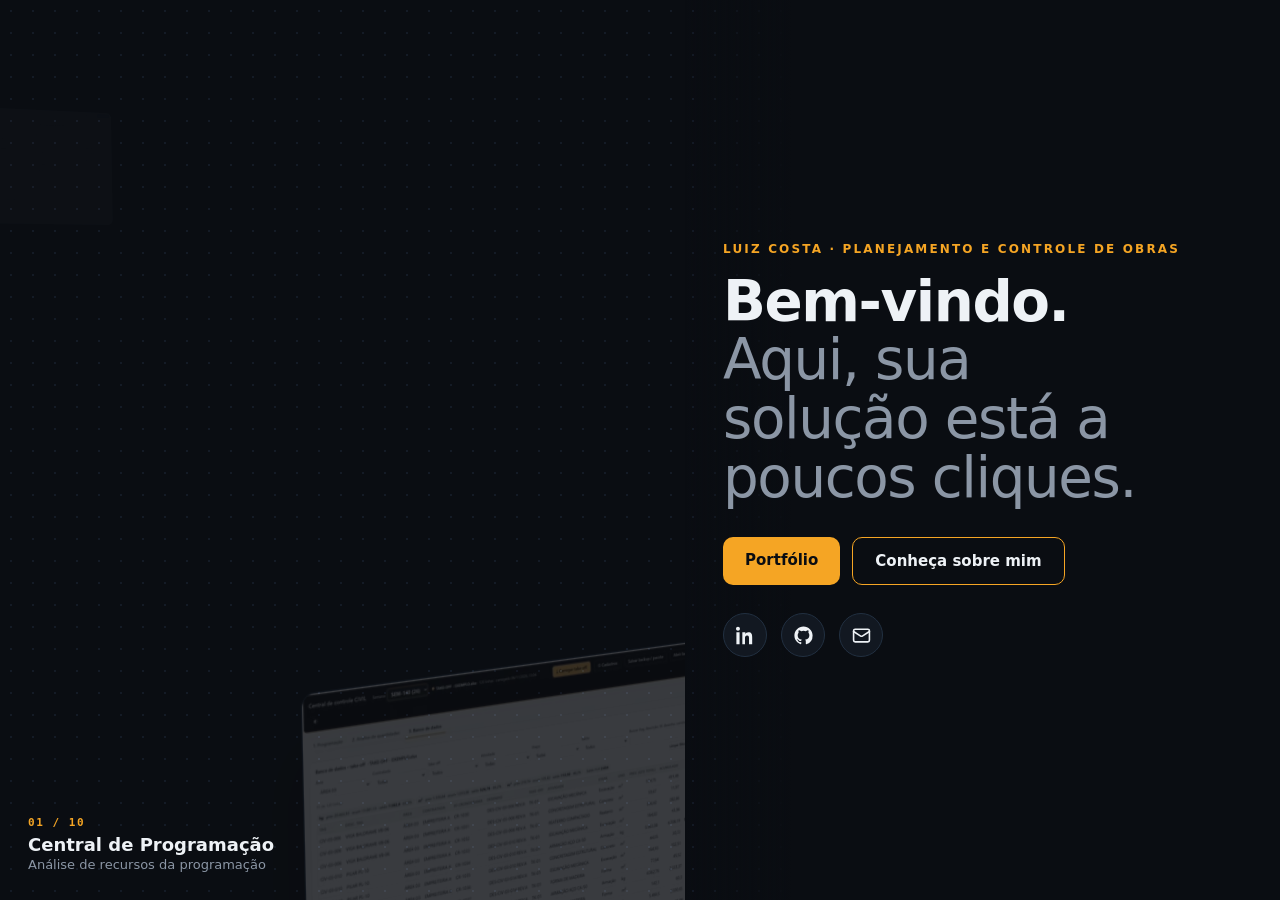
==== commit eafffd71: "feat: De olho na obra com card do sistema, figuras ABNT e estudo de caso" ====
--- a/index.html
+++ b/index.html
@@ -36,6 +36,6 @@
     </nav>
   </main>
 </div>
-<script type="module" src="js/abertura.js?v=4"></script>
+<script type="module" src="js/abertura.js?v=5"></script>
 </body>
 </html>
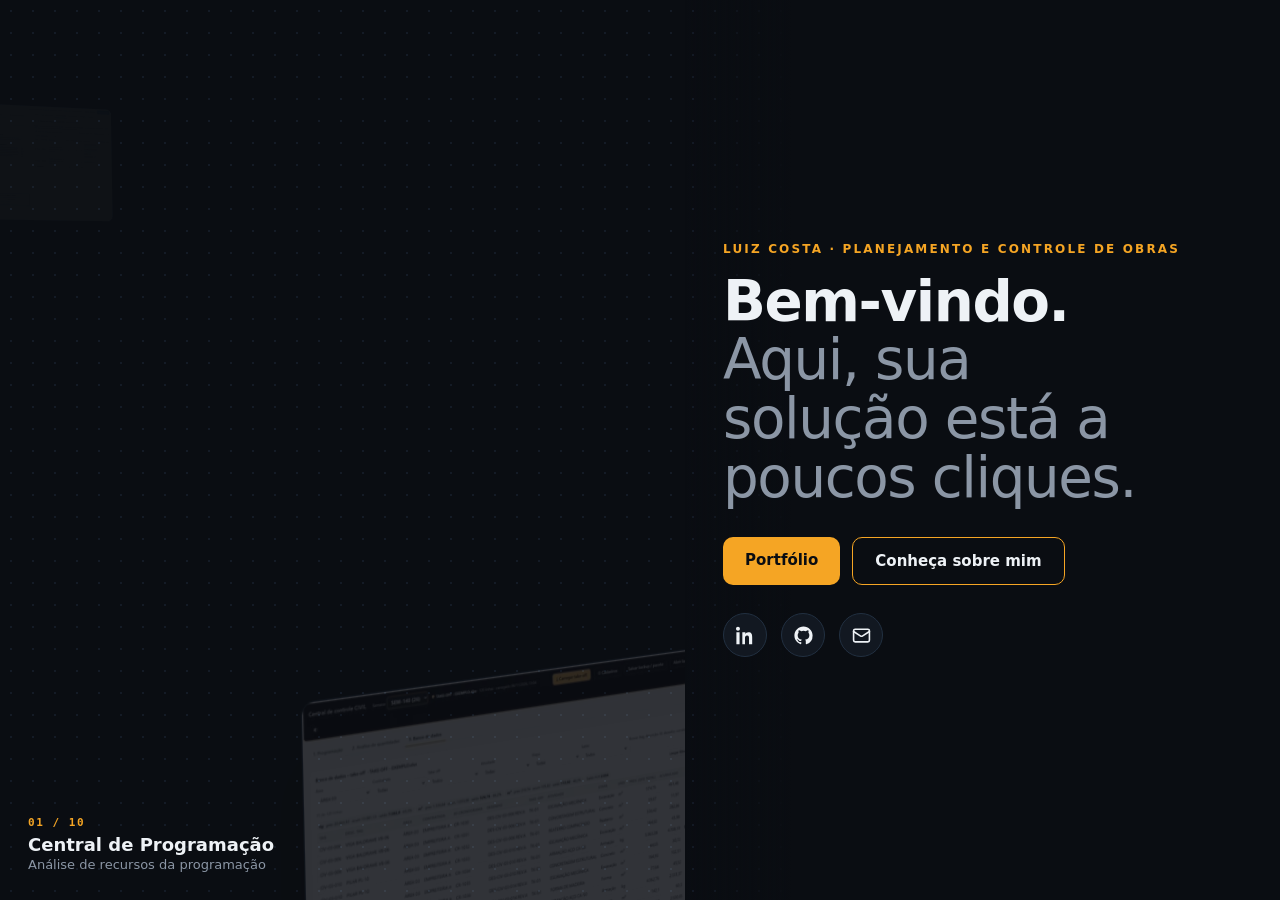
==== commit 41477ee0: "feat: Central de Pavimento, Visualizador Off-line e Levantamento Arquitetônico no novo padrão" ====
--- a/index.html
+++ b/index.html
@@ -36,6 +36,6 @@
     </nav>
   </main>
 </div>
-<script type="module" src="js/abertura.js?v=5"></script>
+<script type="module" src="js/abertura.js?v=7"></script>
 </body>
 </html>
